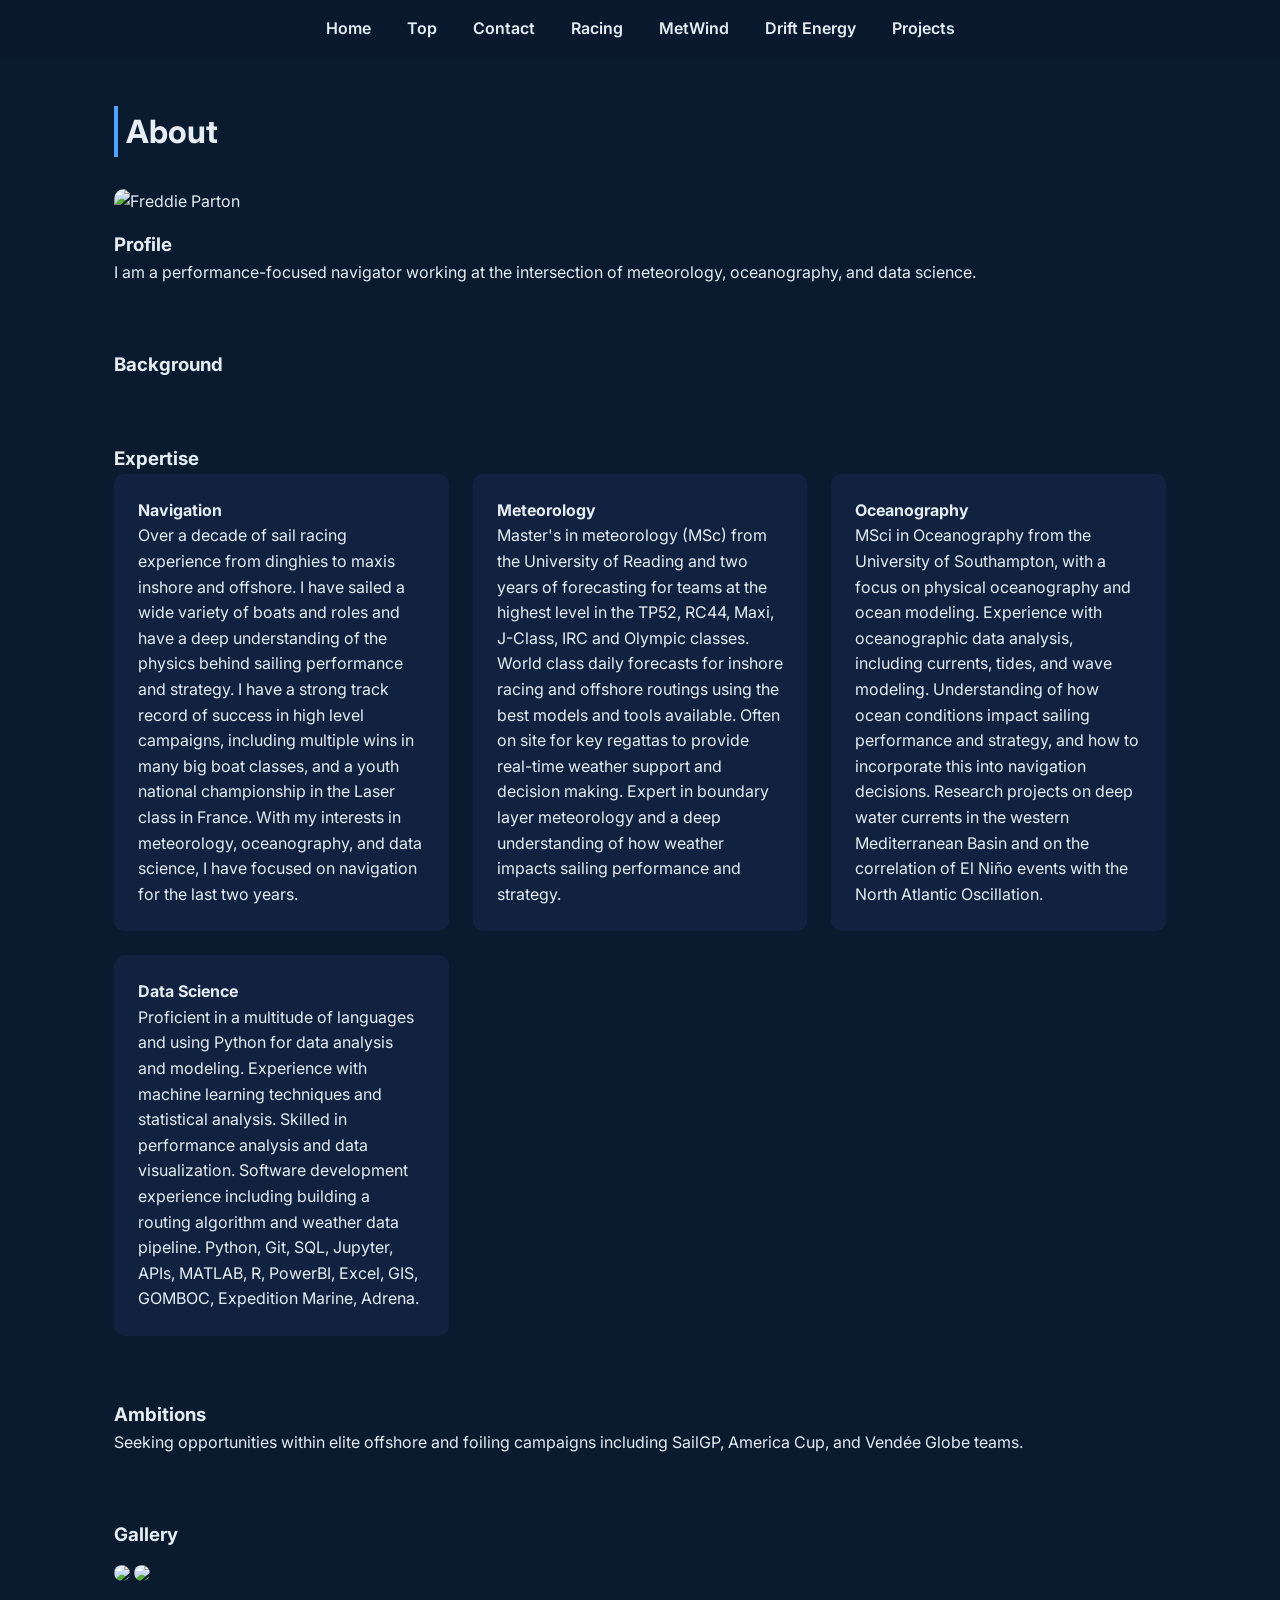
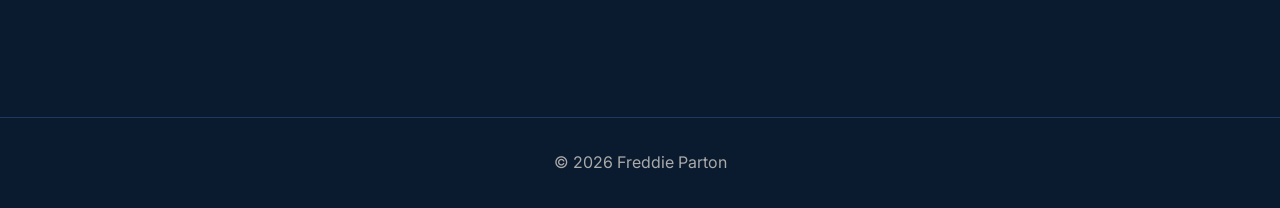
==== about.html @ d3a957d9 "first seperation to pages" ====
<!DOCTYPE html>
<html lang="en">
<head>
  <meta charset="UTF-8">
  <title>About | Freddie Parton</title>

  <link href="https://fonts.googleapis.com/css2?family=Inter:wght@400;700&display=swap" rel="stylesheet">
  <link rel="stylesheet" href="css/styles.css">
</head>

<body>

<!-- ===== NAVBAR ===== -->
<nav>
  <a href="index.html">Home</a>
  <a href="index.html#top">Top</a>
  <a href="index.html#contact">Contact</a>
  <a href="racing.html">Racing</a>
  <a href="metwind.html">MetWind</a>
  <a href="drift-energy.html">Drift Energy</a>
  <a href="projects.html">Projects</a>
</nav>

<div class="container">

  <!-- ===== TITLE ===== -->
  <h2>About</h2>

  <!-- ===== PROFILE IMAGE ===== -->
  <!-- 👉 Replace with your best professional photo -->
  <img src="images/profile.jpg" class="section-image" alt="Freddie Parton">

  <!-- ===== INTRO ===== -->
  <section>
    <h3>Profile</h3>
    <p>
        I am a performance-focused navigator working at the intersection of meteorology, oceanography, and data science.
    </p>
  </section>

  <!-- ===== BACKGROUND ===== -->
  <section>
    <h3>Background</h3>
    <p>
      <!-- TODO: Your journey -->
      <!-- Laser sailing in France -->
      <!-- Transition into offshore / professional sailing -->
      <!-- Academic background -->
    </p>
  </section>

  <!-- ===== EXPERTISE ===== -->
  <section>
    <h3>Expertise</h3>

    <div class="grid grid-2">

      <div class="card">
        <h4>Navigation</h4>
        <p>
            Over a decade of sail racing experience from dinghies to maxis inshore and offshore. 
            I have sailed a wide variety of boats and roles and have a deep understanding of the physics behind sailing performance and strategy.
            I have a strong track record of success in high level campaigns, including multiple wins in many big boat classes, and a youth national championship in the Laser class in France. 
            With my interests in meteorology, oceanography, and data science, I have focused on navigation for the last two years.
        </p>
      </div>

      <div class="card">
        <h4>Meteorology</h4>
        <p>
            Master's in meteorology (MSc) from the University of Reading and two years of forecasting for teams at the highest level in the TP52, RC44, Maxi, J-Class, IRC and Olympic classes.
            World class daily forecasts for inshore racing and offshore routings using the best models and tools available.
            Often on site for key regattas to provide real-time weather support and decision making.
            Expert in boundary layer meteorology and a deep understanding of how weather impacts sailing performance and strategy.
        </p>
      </div>

      <div class="card">
        <h4>Oceanography</h4>
        <p>
            MSci in Oceanography from the University of Southampton, with a focus on physical oceanography and ocean modeling.
            Experience with oceanographic data analysis, including currents, tides, and wave modeling.
            Understanding of how ocean conditions impact sailing performance and strategy, and how to incorporate this into navigation decisions.
            Research projects on deep water currents in the western Mediterranean Basin and on the correlation of El Niño events with the North Atlantic Oscillation.
        </p>
      </div>

      <div class="card">
        <h4>Data Science</h4>
        <p>
            Proficient in a multitude of languages and using Python for data analysis and modeling.
            Experience with machine learning techniques and statistical analysis.
            Skilled in performance analysis and data visualization.
            Software development experience including building a routing algorithm and weather data pipeline. 
            Python, Git, SQL, Jupyter, APIs, MATLAB, R, PowerBI, Excel, GIS, GOMBOC, Expedition Marine, Adrena.
        </p>
      </div>

    </div>

  </section>

  <!-- ===== CAREER GOALS ===== -->
  <section>
    <h3>Ambitions</h3>
    <p>
        Seeking opportunities within elite offshore and foiling campaigns including SailGP, America Cup, and Vendée Globe teams.
    </p>
  </section>

  <!-- ===== ADDITIONAL IMAGES ===== -->
  <section>
    <h3>Gallery</h3>

    <!-- 👉 Add lifestyle / sailing / working shots -->
    <img src="images/about1.jpg" class="section-image">
    <img src="images/about2.jpg" class="section-image">

  </section>

</div>

<footer>
  &copy; 2026 Freddie Parton
</footer>

</body>
</html>
---- css/styles.css ----
/* ===== RESET ===== */
* {
  margin: 0;
  padding: 0;
  box-sizing: border-box;
}

/* ===== BODY ===== */
body {
  font-family: 'Inter', sans-serif;
  background: #0a1a2f;
  color: #e6edf3;
  line-height: 1.6;
}

/* ===== NAVBAR ===== */
nav {
  position: sticky;
  top: 0;
  background: rgba(10, 26, 47, 0.9);
  backdrop-filter: blur(10px);
  padding: 1rem;
  text-align: center;
  z-index: 1000;
}

nav a {
  color: #e6edf3;
  margin: 0 1rem;
  text-decoration: none;
  font-weight: 600;
}

nav a:hover {
  color: #4da3ff;
}

/* ===== HERO ===== */
.hero {
  height: 90vh;
  background: url('../images/hero.jpg') center/cover no-repeat;
  display: flex;
  align-items: center;
  justify-content: center;
  text-align: center;
  position: relative;
}

.hero::after {
  content: '';
  position: absolute;
  inset: 0;
  background: rgba(10, 26, 47, 0.6);
}

.hero-content {
  position: relative;
  z-index: 1;
}

.hero h1 {
  font-size: 3.5rem;
}

.hero p {
  color: #4da3ff;
  font-size: 1.3rem;
}

/* ===== CONTAINER ===== */
.container {
  max-width: 1100px;
  margin: auto;
  padding: 3rem 1.5rem;
}

/* ===== SECTIONS ===== */
section {
  margin-bottom: 4rem;
}

h2 {
  font-size: 2rem;
  margin-bottom: 1rem;
  border-left: 4px solid #4da3ff;
  padding-left: 0.5rem;
}

/* ===== IMAGE STYLING ===== */
.section-image {
  width: 100%;
  border-radius: 10px;
  margin: 1rem 0;
}

/* ===== CARDS ===== */
.card {
  background: #112240;
  padding: 1.5rem;
  border-radius: 10px;
  transition: transform 0.2s;
}

.card:hover {
  transform: translateY(-5px);
}

/* ===== GRID ===== */
.grid {
  display: grid;
  gap: 1.5rem;
}

.grid-2 {
  grid-template-columns: repeat(auto-fit, minmax(300px, 1fr));
}

/* ===== FOOTER ===== */
footer {
  text-align: center;
  padding: 2rem;
  border-top: 1px solid #1f3a5f;
  color: #aaa;
}
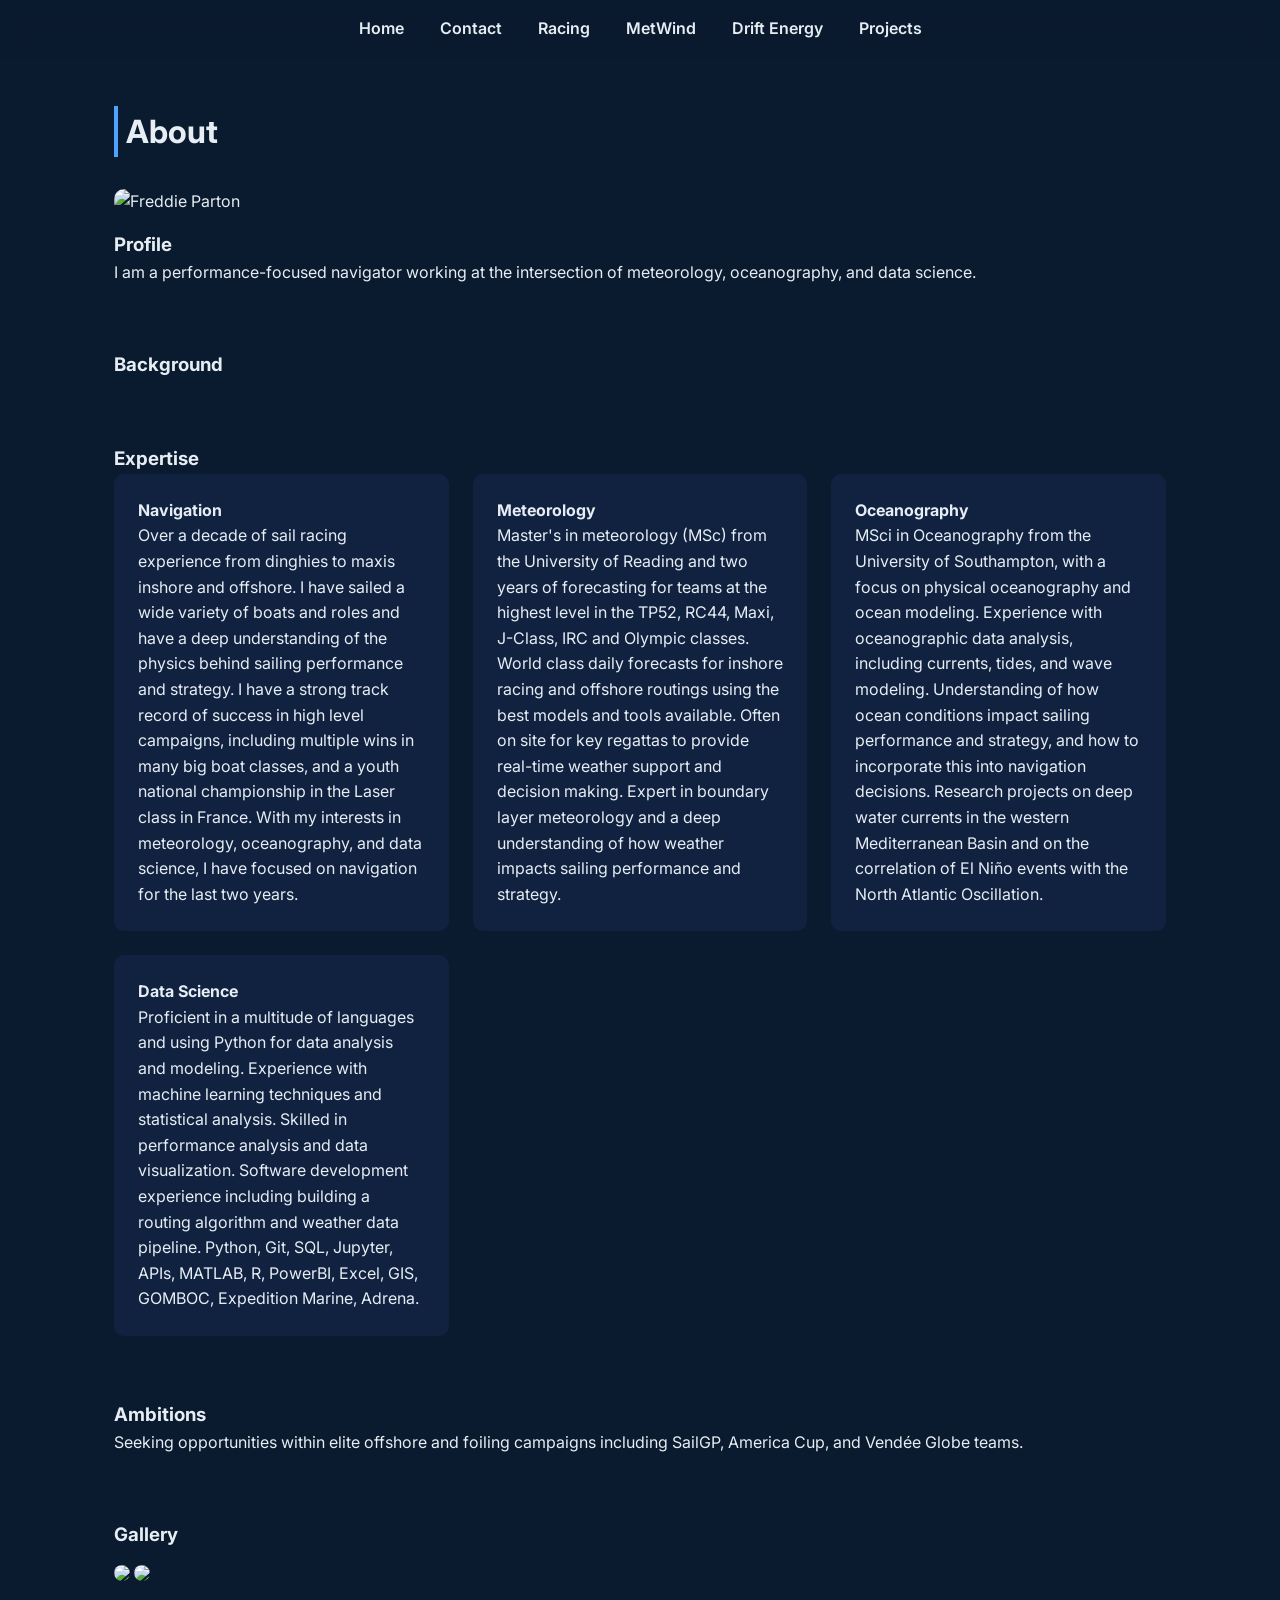
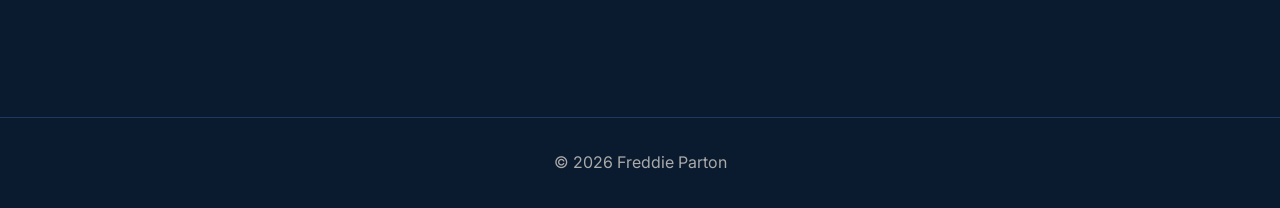
==== commit 9be60d83: "structure made, time to flesh out" ====
--- a/about.html
+++ b/about.html
@@ -13,7 +13,6 @@
 <!-- ===== NAVBAR ===== -->
 <nav>
   <a href="index.html">Home</a>
-  <a href="index.html#top">Top</a>
   <a href="index.html#contact">Contact</a>
   <a href="racing.html">Racing</a>
   <a href="metwind.html">MetWind</a>
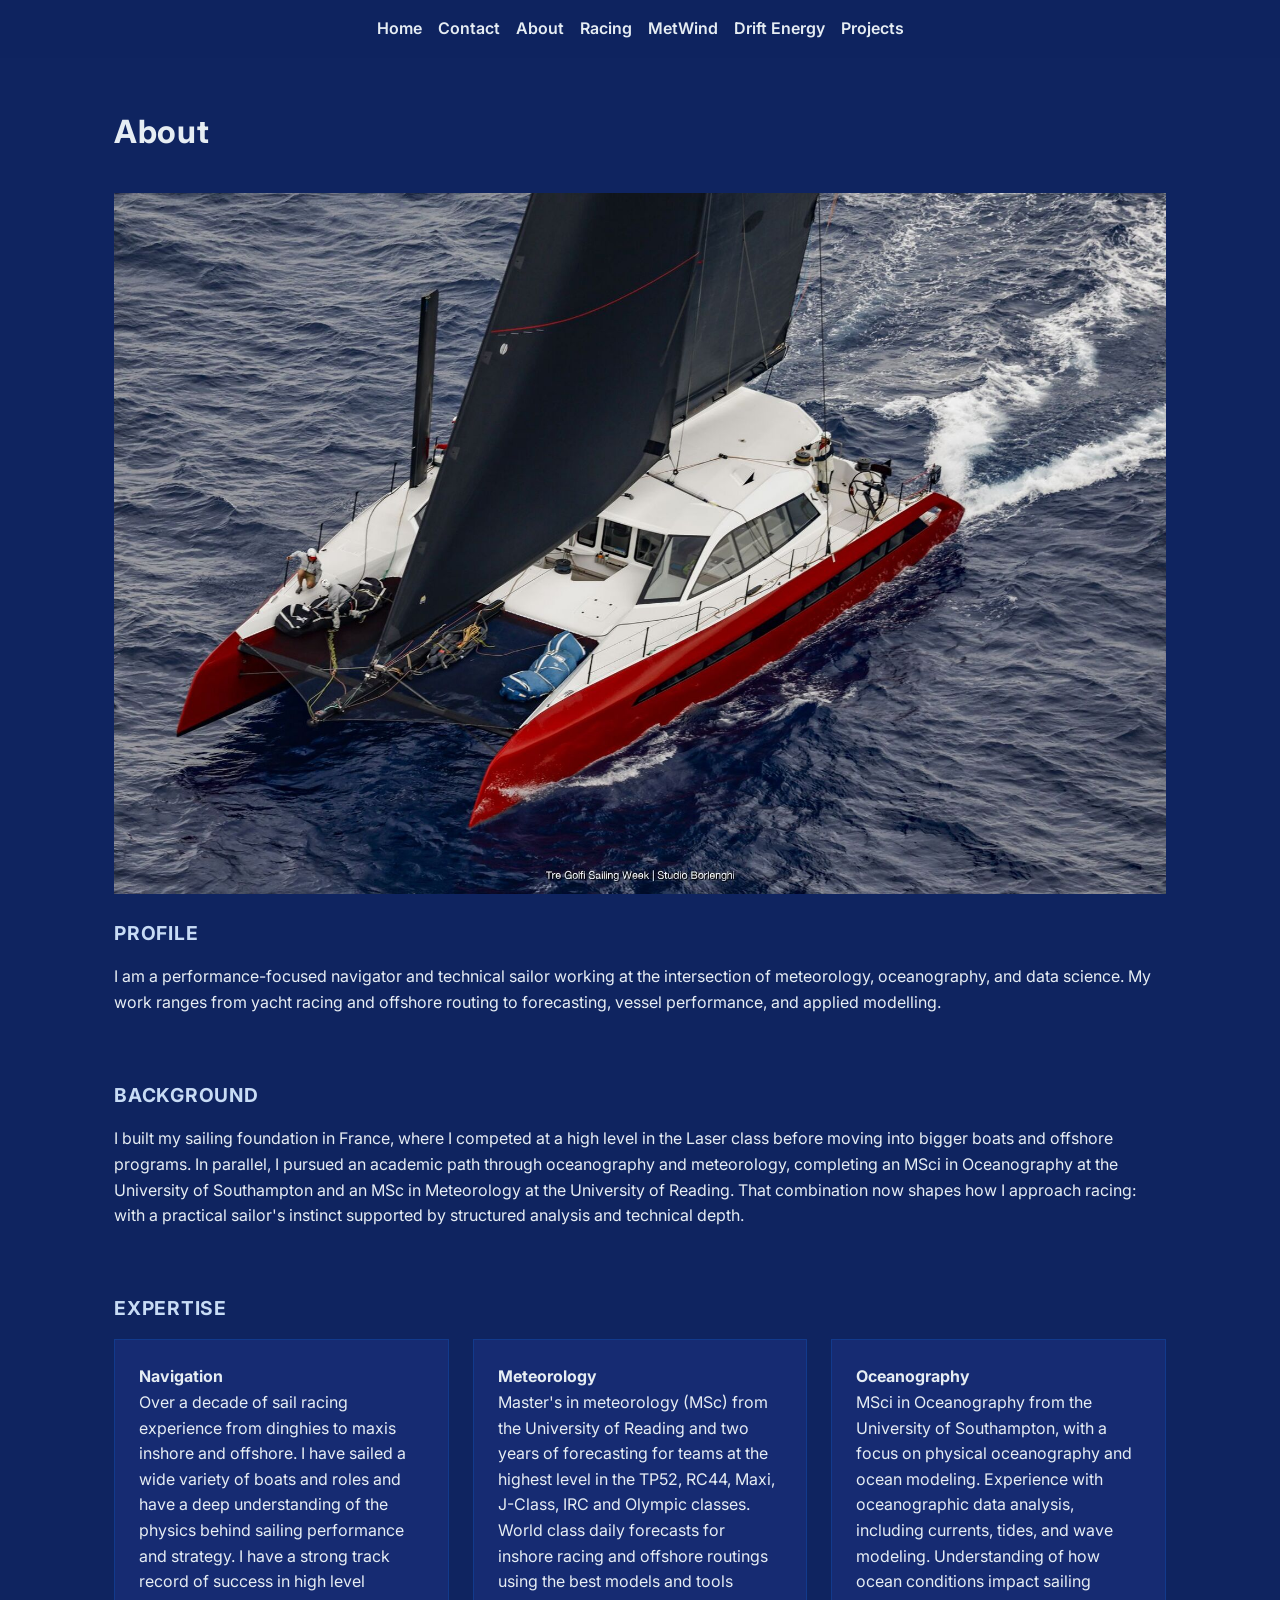
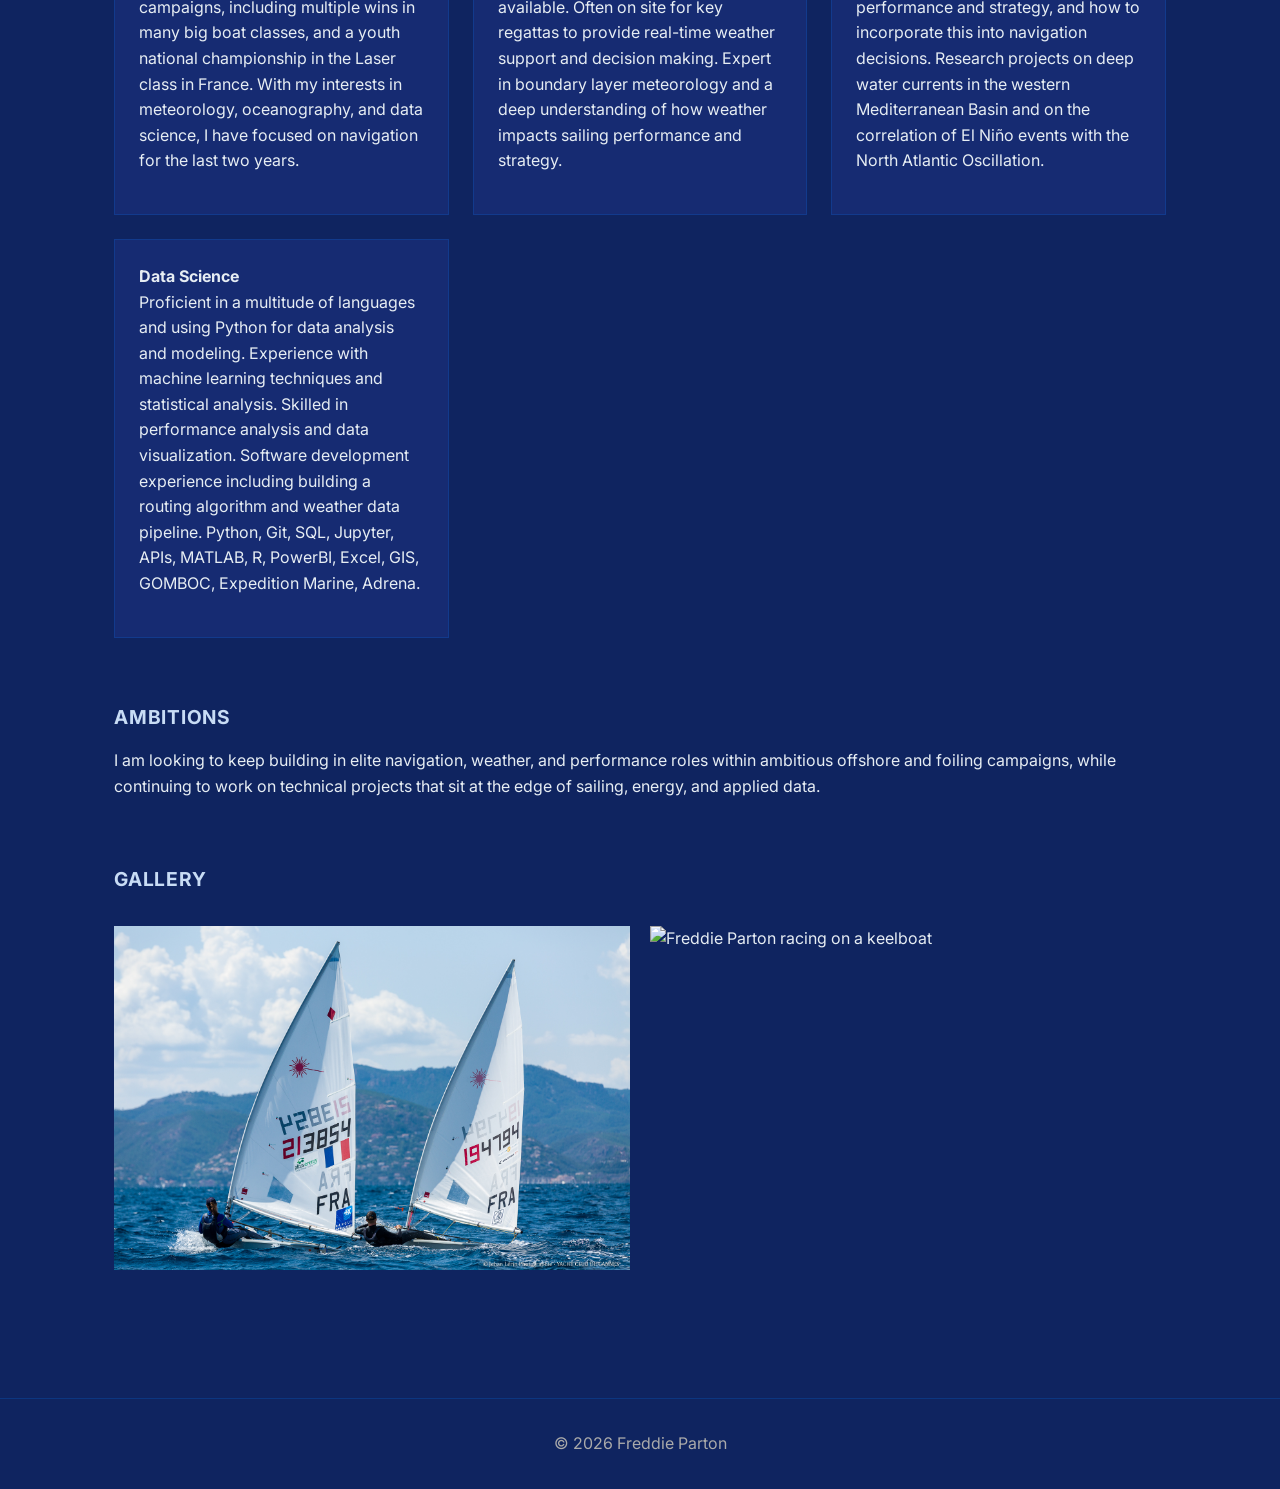
==== commit 1c645ff6: "light night work" ====
--- a/about.html
+++ b/about.html
@@ -2,6 +2,7 @@
 <html lang="en">
 <head>
   <meta charset="UTF-8">
+  <meta name="viewport" content="width=device-width, initial-scale=1.0">
   <title>About | Freddie Parton</title>
 
   <link href="https://fonts.googleapis.com/css2?family=Inter:wght@400;700&display=swap" rel="stylesheet">
@@ -14,6 +15,7 @@
 <nav>
   <a href="index.html">Home</a>
   <a href="index.html#contact">Contact</a>
+  <a href="about.html">About</a>
   <a href="racing.html">Racing</a>
   <a href="metwind.html">MetWind</a>
   <a href="drift-energy.html">Drift Energy</a>
@@ -25,15 +27,13 @@
   <!-- ===== TITLE ===== -->
   <h2>About</h2>
 
-  <!-- ===== PROFILE IMAGE ===== -->
-  <!-- 👉 Replace with your best professional photo -->
-  <img src="images/profile.jpg" class="section-image" alt="Freddie Parton">
+  <img src="images/gbheli.JPEG" class="section-image" alt="Freddie Parton sailing">
 
   <!-- ===== INTRO ===== -->
   <section>
     <h3>Profile</h3>
     <p>
-        I am a performance-focused navigator working at the intersection of meteorology, oceanography, and data science.
+        I am a performance-focused navigator and technical sailor working at the intersection of meteorology, oceanography, and data science. My work ranges from yacht racing and offshore routing to forecasting, vessel performance, and applied modelling.
     </p>
   </section>
 
@@ -41,10 +41,7 @@
   <section>
     <h3>Background</h3>
     <p>
-      <!-- TODO: Your journey -->
-      <!-- Laser sailing in France -->
-      <!-- Transition into offshore / professional sailing -->
-      <!-- Academic background -->
+      I built my sailing foundation in France, where I competed at a high level in the Laser class before moving into bigger boats and offshore programs. In parallel, I pursued an academic path through oceanography and meteorology, completing an MSci in Oceanography at the University of Southampton and an MSc in Meteorology at the University of Reading. That combination now shapes how I approach racing: with a practical sailor's instinct supported by structured analysis and technical depth.
     </p>
   </section>
 
@@ -103,7 +100,7 @@
   <section>
     <h3>Ambitions</h3>
     <p>
-        Seeking opportunities within elite offshore and foiling campaigns including SailGP, America Cup, and Vendée Globe teams.
+        I am looking to keep building in elite navigation, weather, and performance roles within ambitious offshore and foiling campaigns, while continuing to work on technical projects that sit at the edge of sailing, energy, and applied data.
     </p>
   </section>
 
@@ -111,9 +108,10 @@
   <section>
     <h3>Gallery</h3>
 
-    <!-- 👉 Add lifestyle / sailing / working shots -->
-    <img src="images/about1.jpg" class="section-image">
-    <img src="images/about2.jpg" class="section-image">
+    <div class="image-grid">
+      <img src="images/laserlouise.JPEG" class="section-image" alt="Laser sailing background">
+      <img src="images/merlin.JPEG" class="section-image" alt="Freddie Parton racing on a keelboat">
+    </div>
 
   </section>
 
--- a/css/styles.css
+++ b/css/styles.css
@@ -8,37 +8,56 @@
 /* ===== BODY ===== */
 body {
   font-family: 'Inter', sans-serif;
-  background: #0a1a2f;
+  background: #0f2460;
   color: #e6edf3;
   line-height: 1.6;
+}
+
+a {
+  color: #007FFF;
+}
+
+p {
+  margin-bottom: 1rem;
+}
+
+ul {
+  margin: 1rem 0 0 1.25rem;
+}
+
+li {
+  margin-bottom: 0.65rem;
 }
 
 /* ===== NAVBAR ===== */
 nav {
   position: sticky;
   top: 0;
-  background: rgba(10, 26, 47, 0.9);
+  background: rgba(15, 36, 96, 0.92);
   backdrop-filter: blur(10px);
   padding: 1rem;
   text-align: center;
+  display: flex;
+  flex-wrap: wrap;
+  justify-content: center;
+  gap: 0.35rem 1rem;
   z-index: 1000;
 }
 
 nav a {
   color: #e6edf3;
-  margin: 0 1rem;
   text-decoration: none;
   font-weight: 600;
 }
 
 nav a:hover {
-  color: #4da3ff;
+  color: #007FFF;
 }
 
 /* ===== HERO ===== */
 .hero {
   height: 90vh;
-  background: url('../images/hero.jpg') center/cover no-repeat;
+  background: url('../images/amplifitop.JPEG') center/cover no-repeat;
   display: flex;
   align-items: center;
   justify-content: center;
@@ -50,7 +69,7 @@
   content: '';
   position: absolute;
   inset: 0;
-  background: rgba(10, 26, 47, 0.6);
+  background: rgba(15, 36, 96, 0.55);
 }
 
 .hero-content {
@@ -63,8 +82,14 @@
 }
 
 .hero p {
-  color: #4da3ff;
+  color: #fff;
   font-size: 1.3rem;
+  font-weight: 400;
+}
+
+.section-intro {
+  max-width: 760px;
+  margin: 1rem auto 0;
 }
 
 /* ===== CONTAINER ===== */
@@ -81,28 +106,187 @@
 
 h2 {
   font-size: 2rem;
+  font-weight: 700;
+  letter-spacing: 0.02em;
+  margin-bottom: 1.25rem;
+}
+
+h3 {
+  font-size: 1.2rem;
+  font-weight: 700;
+  letter-spacing: 0.04em;
+  text-transform: uppercase;
+  color: #c8dcf5;
   margin-bottom: 1rem;
-  border-left: 4px solid #4da3ff;
-  padding-left: 0.5rem;
+}
+
+h4 {
+  font-size: 1rem;
 }
 
 /* ===== IMAGE STYLING ===== */
 .section-image {
   width: 100%;
-  border-radius: 10px;
+  border-radius: 0;
   margin: 1rem 0;
+}
+
+.image-grid {
+  display: grid;
+  gap: 1.25rem;
+  grid-template-columns: repeat(auto-fit, minmax(260px, 1fr));
 }
 
 /* ===== CARDS ===== */
 .card {
-  background: #112240;
+  background: #162b72;
   padding: 1.5rem;
-  border-radius: 10px;
+  border-radius: 0;
+  border: 1px solid rgba(0, 127, 255, 0.18);
   transition: transform 0.2s;
 }
 
 .card:hover {
   transform: translateY(-5px);
+}
+
+.project-card {
+  position: relative;
+  overflow: hidden;
+}
+
+.project-card::before {
+  content: '';
+  position: absolute;
+  inset: 0 auto 0 0;
+  width: 4px;
+  background: linear-gradient(180deg, #007FFF 0%, #007FFF 100%);
+}
+
+.detail-card h4 {
+  margin-bottom: 0.75rem;
+  color: #007FFF;
+}
+
+.card-note {
+  margin-bottom: 0;
+  color: #66B2FF;
+  font-size: 0.95rem;
+}
+
+/* ===== EXPLORE LINK ===== */
+section > a {
+  display: inline-block;
+  margin-top: 0.75rem;
+  padding: 0.4rem 1.1rem;
+  border: 1px solid #007FFF;
+  color: #007FFF;
+  text-decoration: none;
+  font-weight: 600;
+  font-size: 0.9rem;
+  letter-spacing: 0.04em;
+  transition: background 0.18s, color 0.18s;
+}
+
+section > a:hover {
+  background: #007FFF;
+  color: #fff;
+}
+
+/* ===== CONTACT GRID ===== */
+.contact-grid {
+  display: grid;
+  grid-template-columns: repeat(auto-fit, minmax(280px, 1fr));
+  gap: 1rem;
+  margin-top: 1.5rem;
+}
+
+.contact-item {
+  display: flex;
+  align-items: center;
+  gap: 1rem;
+  background: #162b72;
+  border: 1px solid rgba(0, 127, 255, 0.2);
+  padding: 1rem 1.25rem;
+  text-decoration: none;
+  transition: border-color 0.18s, background 0.18s;
+}
+
+.contact-item:hover {
+  border-color: #007FFF;
+  background: rgba(0, 127, 255, 0.08);
+}
+
+.contact-icon {
+  font-size: 1.3rem;
+  color: #007FFF;
+  font-weight: 700;
+  min-width: 1.5rem;
+  text-align: center;
+  flex-shrink: 0;
+}
+
+.contact-detail {
+  display: flex;
+  flex-direction: column;
+}
+
+.contact-label {
+  font-size: 0.72rem;
+  text-transform: uppercase;
+  letter-spacing: 0.08em;
+  color: #8099b8;
+}
+
+.contact-value {
+  font-size: 0.92rem;
+  font-weight: 600;
+  color: #e6edf3;
+  overflow-wrap: anywhere;
+}
+
+/* ===== CAMPAIGN LIST ===== */
+.campaign-list {
+  display: flex;
+  flex-direction: column;
+  gap: 2rem;
+}
+
+.campaign h4 {
+  font-size: 1rem;
+  font-weight: 700;
+  color: #007FFF;
+  letter-spacing: 0.03em;
+  margin-bottom: 0.6rem;
+  text-transform: uppercase;
+}
+
+.campaign ul {
+  list-style: none;
+  margin: 0;
+  padding: 0;
+}
+
+.campaign li {
+  padding: 0.45rem 0 0.45rem 1.2rem;
+  position: relative;
+  border-bottom: 1px solid rgba(0, 127, 255, 0.1);
+  color: #d6e8f8;
+}
+
+.campaign li:last-child {
+  border-bottom: none;
+}
+
+.campaign li::before {
+  content: '';
+  position: absolute;
+  left: 0;
+  top: 50%;
+  transform: translateY(-50%);
+  width: 5px;
+  height: 5px;
+  background: #007FFF;
 }
 
 /* ===== GRID ===== */
@@ -119,6 +303,20 @@
 footer {
   text-align: center;
   padding: 2rem;
-  border-top: 1px solid #1f3a5f;
+  border-top: 1px solid rgba(0, 127, 255, 0.2);
   color: #aaa;
+}
+
+@media (max-width: 700px) {
+  .hero {
+    height: 75vh;
+  }
+
+  .hero h1 {
+    font-size: 2.5rem;
+  }
+
+  .hero p {
+    font-size: 1.1rem;
+  }
 }
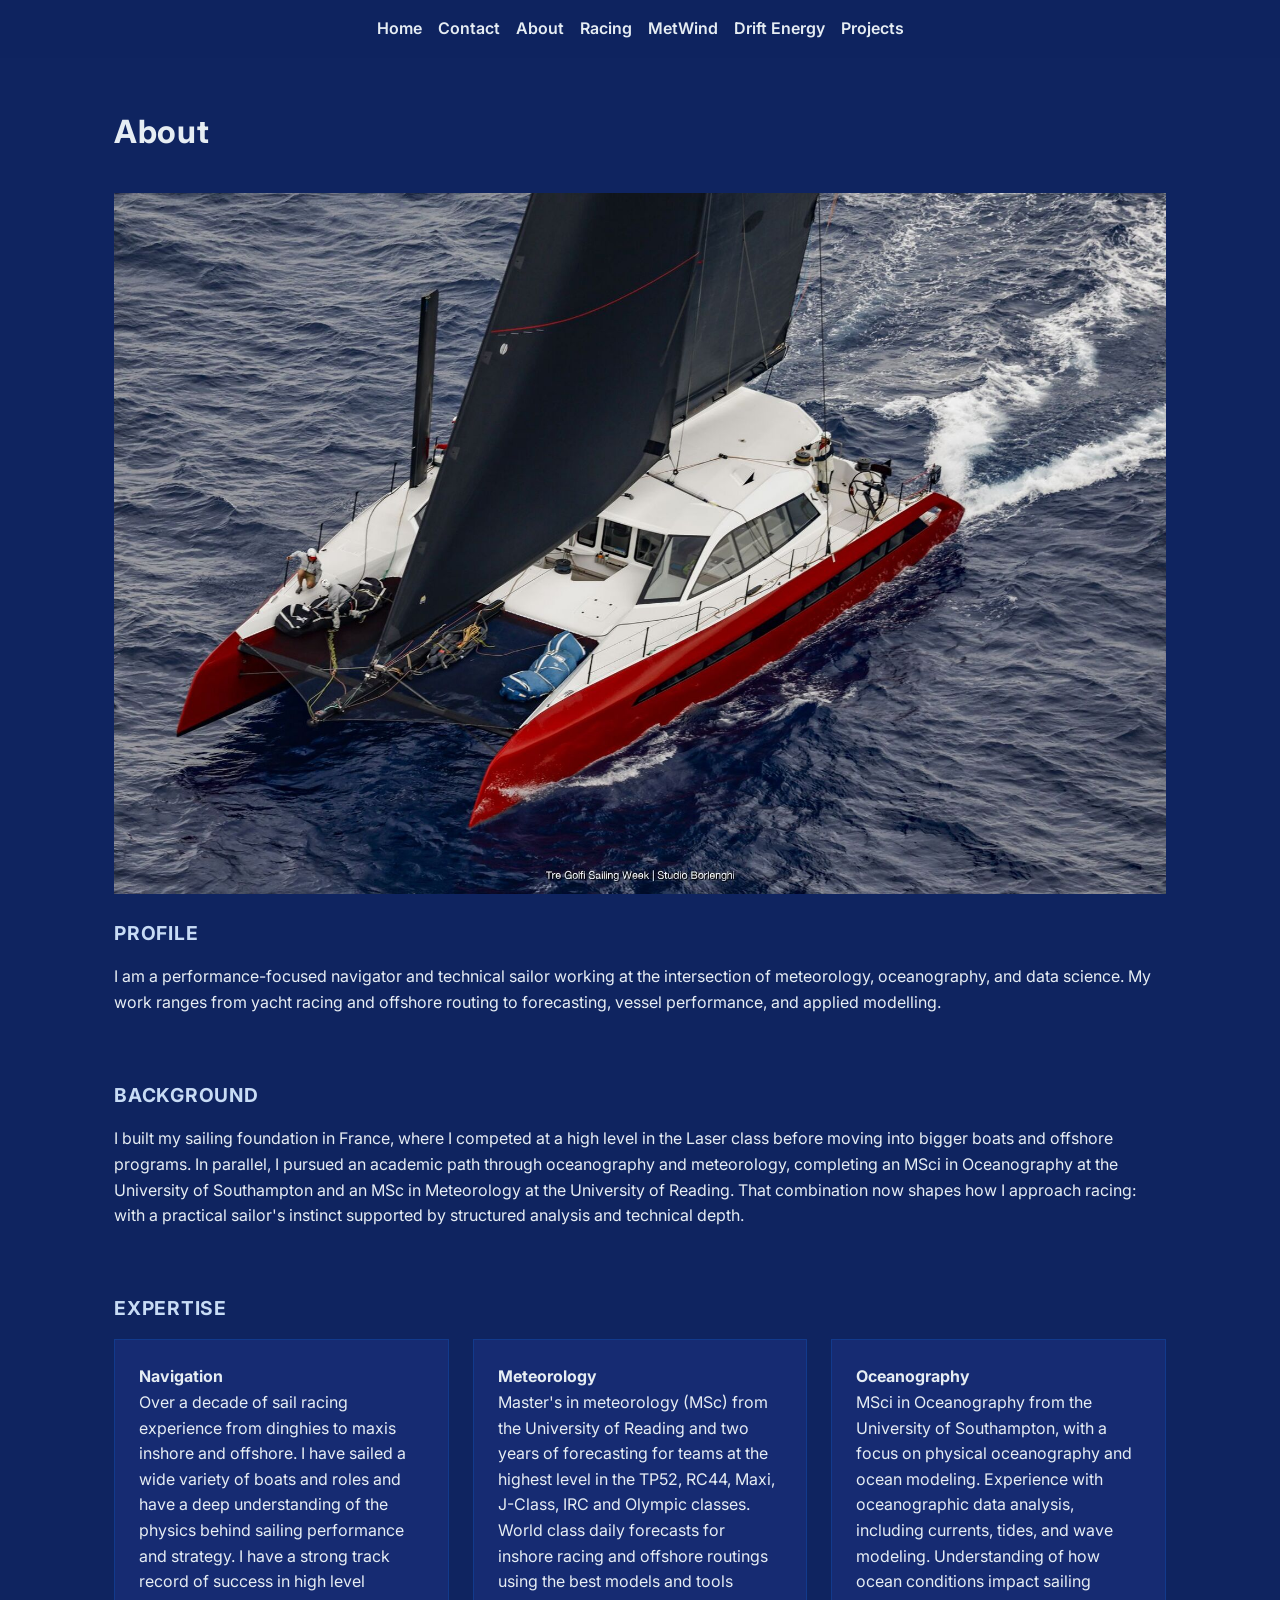
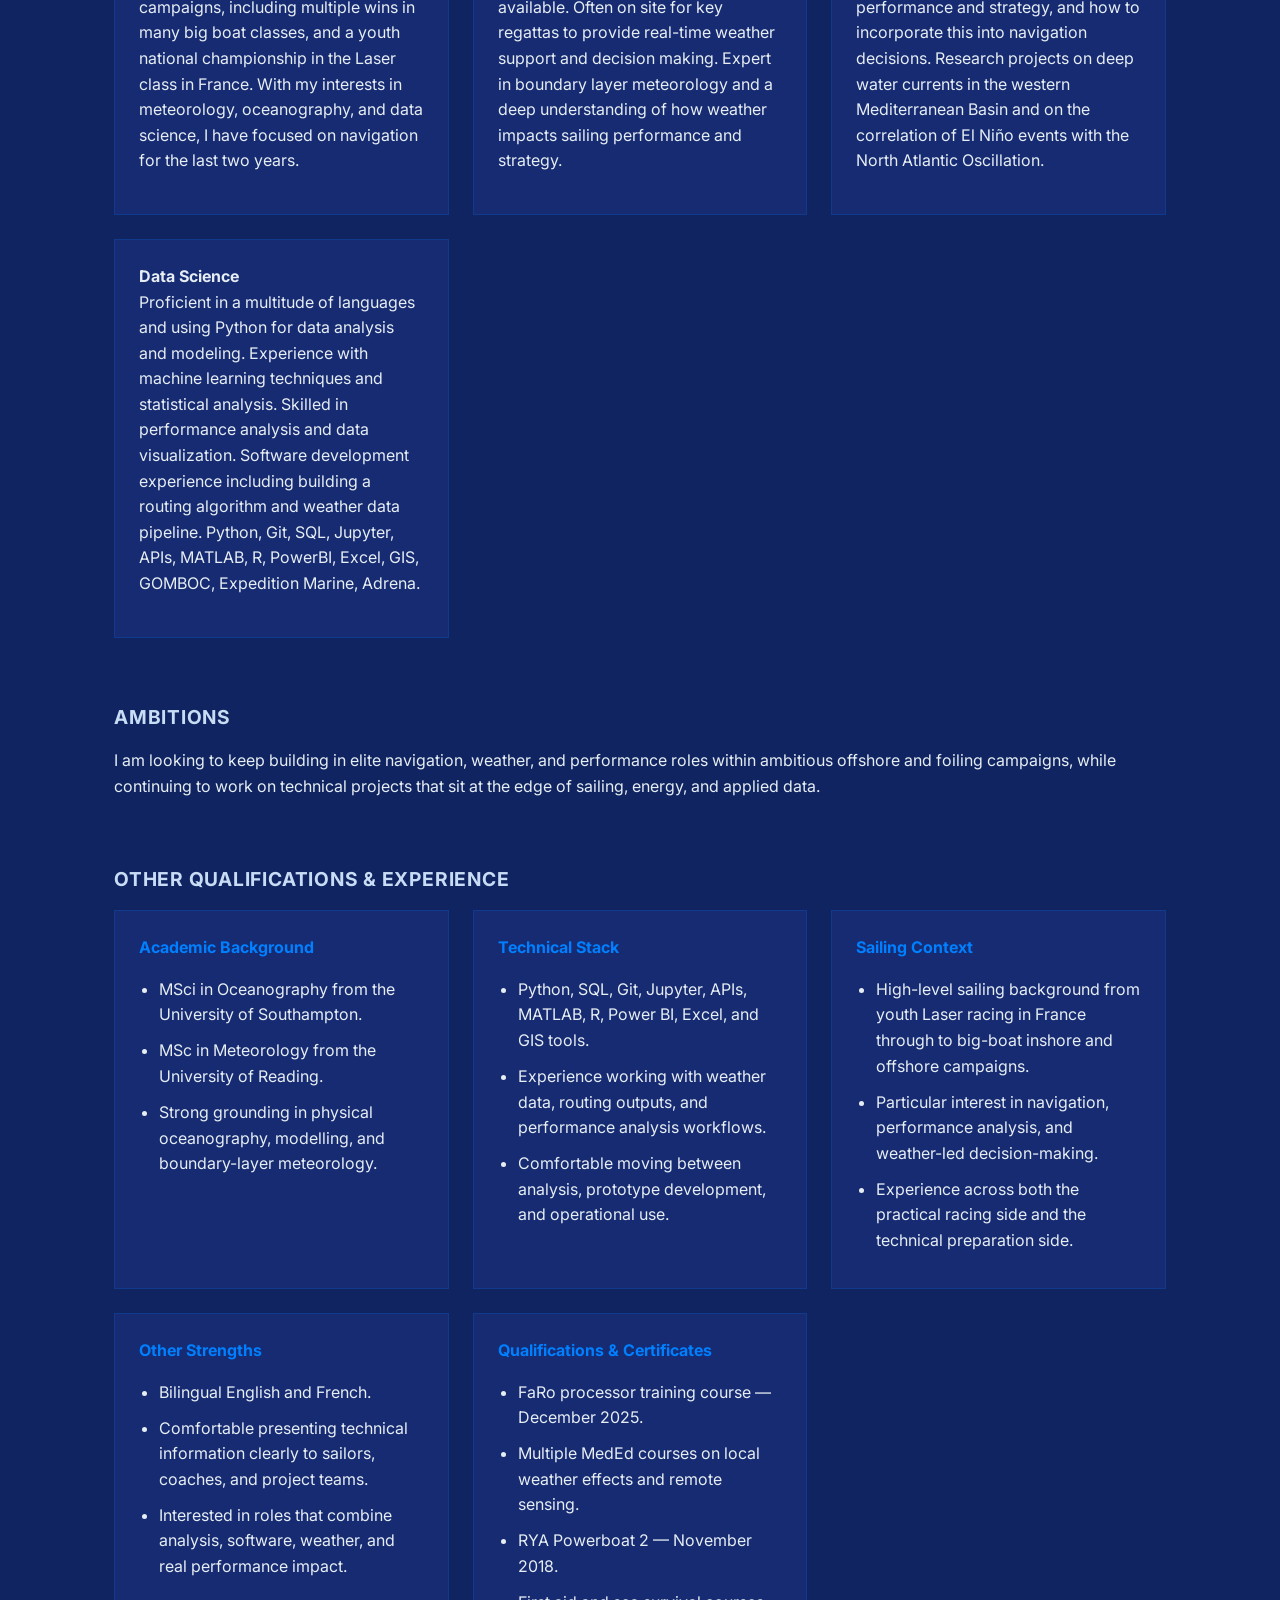
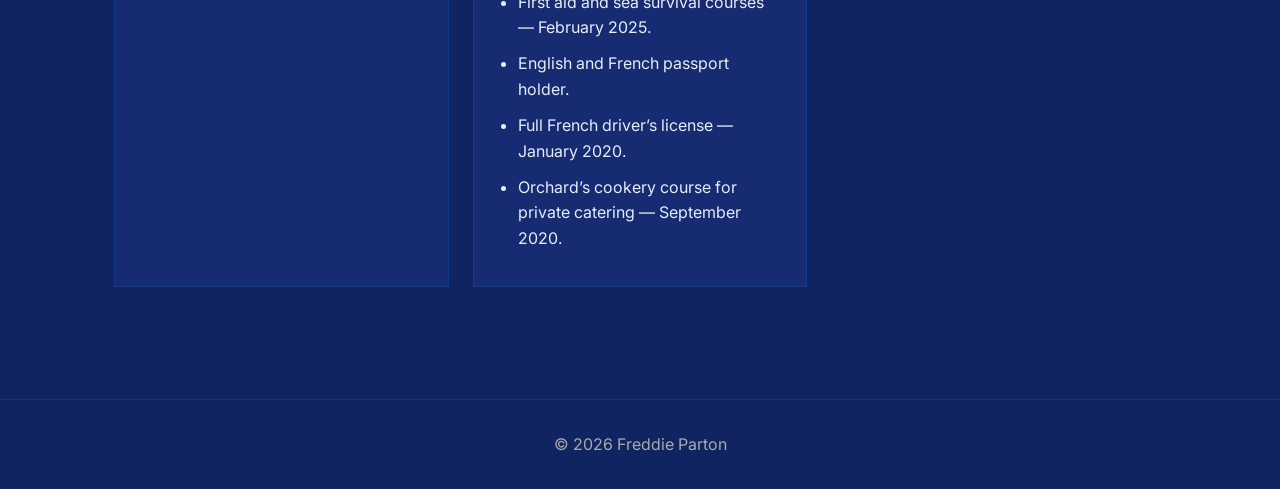
==== commit f9cde4b7: "upgrades people upgrades" ====
--- a/about.html
+++ b/about.html
@@ -104,19 +104,62 @@
     </p>
   </section>
 
-  <!-- ===== ADDITIONAL IMAGES ===== -->
   <section>
-    <h3>Gallery</h3>
+    <h3>Other Qualifications & Experience</h3>
 
-    <div class="image-grid">
-      <img src="images/laserlouise.JPEG" class="section-image" alt="Laser sailing background">
-      <img src="images/merlin.JPEG" class="section-image" alt="Freddie Parton racing on a keelboat">
+    <div class="grid grid-2">
+      <div class="card detail-card">
+        <h4>Academic Background</h4>
+        <ul>
+          <li>MSci in Oceanography from the University of Southampton.</li>
+          <li>MSc in Meteorology from the University of Reading.</li>
+          <li>Strong grounding in physical oceanography, modelling, and boundary-layer meteorology.</li>
+        </ul>
+      </div>
+
+      <div class="card detail-card">
+        <h4>Technical Stack</h4>
+        <ul>
+          <li>Python, SQL, Git, Jupyter, APIs, MATLAB, R, Power BI, Excel, and GIS tools.</li>
+          <li>Experience working with weather data, routing outputs, and performance analysis workflows.</li>
+          <li>Comfortable moving between analysis, prototype development, and operational use.</li>
+        </ul>
+      </div>
+
+      <div class="card detail-card">
+        <h4>Sailing Context</h4>
+        <ul>
+          <li>High-level sailing background from youth Laser racing in France through to big-boat inshore and offshore campaigns.</li>
+          <li>Particular interest in navigation, performance analysis, and weather-led decision-making.</li>
+          <li>Experience across both the practical racing side and the technical preparation side.</li>
+        </ul>
+      </div>
+
+      <div class="card detail-card">
+        <h4>Other Strengths</h4>
+        <ul>
+          <li>Bilingual English and French.</li>
+          <li>Comfortable presenting technical information clearly to sailors, coaches, and project teams.</li>
+          <li>Interested in roles that combine analysis, software, weather, and real performance impact.</li>
+        </ul>
+      </div>
+
+      <div class="card detail-card">
+        <h4>Qualifications & Certificates</h4>
+        <ul>
+          <li>FaRo processor training course &mdash; December 2025.</li>
+          <li>Multiple MedEd courses on local weather effects and remote sensing.</li>
+          <li>RYA Powerboat 2 &mdash; November 2018.</li>
+          <li>First aid and sea survival courses &mdash; February 2025.</li>
+          <li>English and French passport holder.</li>
+          <li>Full French driver&rsquo;s license &mdash; January 2020.</li>
+          <li>Orchard&rsquo;s cookery course for private catering &mdash; September 2020.</li>
+        </ul>
+      </div>
     </div>
-
   </section>
 
 </div>
-
 <footer>
   &copy; 2026 Freddie Parton
 </footer>
--- a/css/styles.css
+++ b/css/styles.css
@@ -69,7 +69,7 @@
   content: '';
   position: absolute;
   inset: 0;
-  background: rgba(15, 36, 96, 0.55);
+  background: rgba(15, 36, 96, 0.43);
 }
 
 .hero-content {
@@ -131,10 +131,83 @@
   margin: 1rem 0;
 }
 
+.drift-hero-media {
+  display: grid;
+  grid-template-columns: 1fr 1fr;
+  gap: 1rem;
+  max-width: 900px;
+  margin: 0 auto 1rem;
+}
+
+.drift-hero-image {
+  margin: 0;
+  height: 280px;
+  object-fit: cover;
+}
+
+.drift-logo-panel {
+  height: 280px;
+  display: flex;
+  flex-direction: column;
+  justify-content: center;
+  align-items: center;
+  background: linear-gradient(160deg, #0f2460 0%, #1b3f9b 100%);
+  border: 1px solid rgba(0, 127, 255, 0.35);
+}
+
+.drift-logo-wordmark {
+  color: #ffffff;
+  font-size: clamp(2.1rem, 4vw, 3rem);
+  font-weight: 800;
+  letter-spacing: 0.18em;
+  line-height: 1;
+}
+
+.drift-logo-sub {
+  margin-top: 0.55rem;
+  color: #8fd0ff;
+  font-size: clamp(0.9rem, 1.6vw, 1.15rem);
+  font-weight: 700;
+  letter-spacing: 0.42em;
+}
+
+.single-feature-image {
+  display: block;
+  max-width: 620px;
+  height: 250px;
+  object-fit: cover;
+  margin: 1rem auto 0;
+}
+
+.single-feature-figure {
+  margin: 0 0 1rem;
+}
+
+.single-feature-figure .image-caption {
+  text-align: center;
+  margin-top: 0;
+  margin-bottom: 1rem;
+}
+
 .image-grid {
   display: grid;
   gap: 1.25rem;
   grid-template-columns: repeat(auto-fit, minmax(260px, 1fr));
+  margin-bottom: 1rem;
+}
+
+.image-figure {
+  margin: 0;
+}
+
+.image-figure .section-image {
+  margin: 0;
+}
+
+.image-caption {
+  margin-top: 0;
+  font-size: 0.85rem;
+  color: #c8dcf5;
 }
 
 /* ===== CARDS ===== */
@@ -172,6 +245,21 @@
   margin-bottom: 0;
   color: #66B2FF;
   font-size: 0.95rem;
+}
+
+@media (max-width: 760px) {
+  .drift-hero-media {
+    grid-template-columns: 1fr;
+  }
+
+  .drift-hero-image,
+  .drift-logo-panel {
+    height: 220px;
+  }
+
+  .single-feature-image {
+    height: 210px;
+  }
 }
 
 /* ===== EXPLORE LINK ===== */
